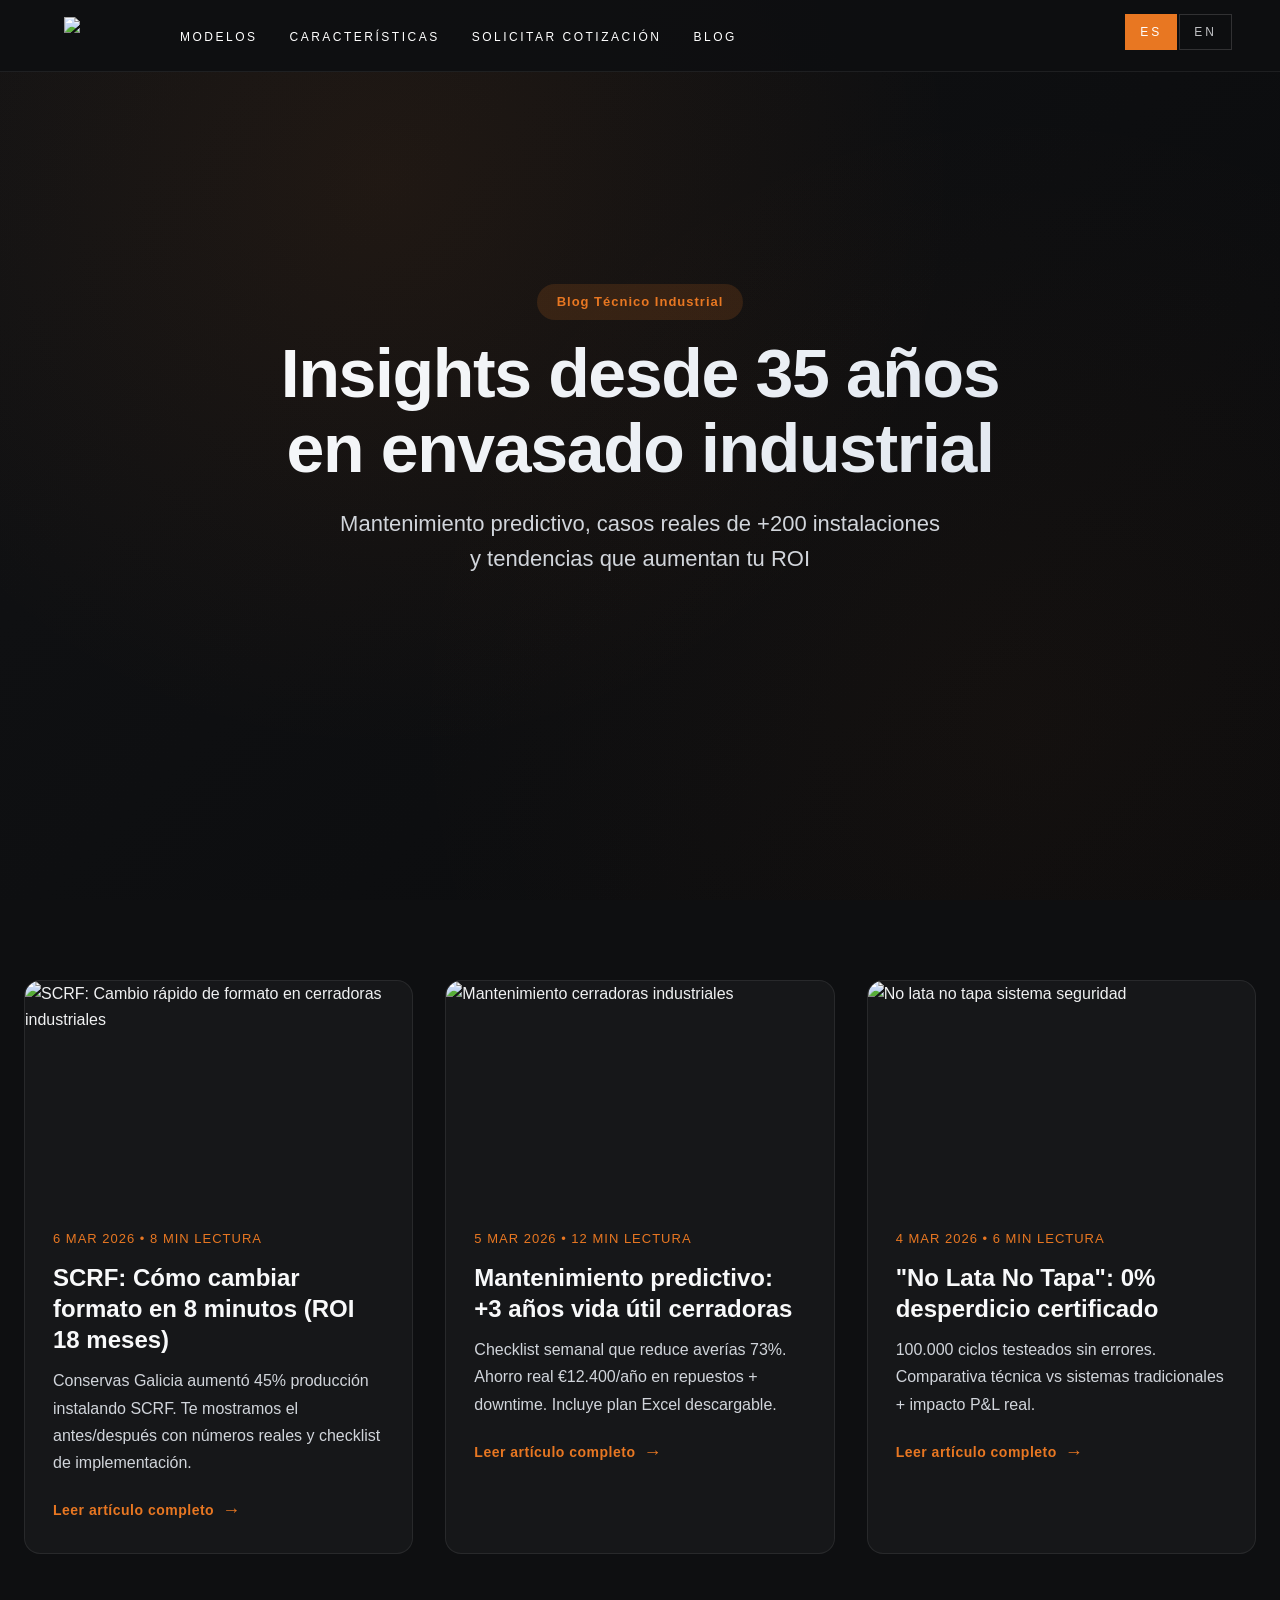
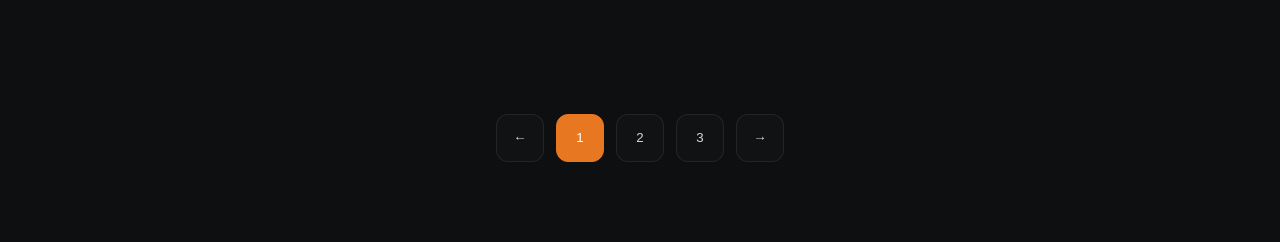
==== blog.html @ 871b5641 "Initial commit" ====
<!DOCTYPE html>
<html lang="es">
<head>
  <meta charset="UTF-8">
  <meta name="viewport" content="width=device-width, initial-scale=1.0">
  <title>Blog Técnico - MC SEAMER | Mantenimiento & Casos Reales</title>
  <meta name="description" content="Consejos mantenimiento cerradoras industriales, casos reales 650 lat/min, tendencias envasado. +35 años experiencia.">

  <style>
    
    :root {
      --o: #E87722; --od: #C05A0A; 
      --bg0: #0A0B0D; --bg1: #111214; --bg2: #16181C; --bg3: #1D2025;
      --glass: rgba(255,255,255,0.03); --glass-bd: rgba(255,255,255,0.08);
      --text1: #F8F9FA; --text2: #D1D5DB; --text3: #9CA3AF;
      --radius: 16px; --shadow: 0 20px 40px rgba(0,0,0,0.4);
      --font-title: 'Inter', -apple-system, sans-serif; --font-body: 'Inter', sans-serif;
    }

    * { margin: 0; padding: 0; box-sizing: border-box; }
    body { 
      background: var(--bg0); 
      color: var(--text1); 
      font-family: var(--font-body); 
      line-height: 1.7; 
      font-size: 16px; 
      overscroll-behavior: none;
    }

    :root{--o:#E87722;--od:#C05A0A;--og:rgba(232,119,34,0.12);--bg:#0E0F11;--bg2:#161719;--bg3:#1E2024;--bd:rgba(255,255,255,0.07);--bdh:rgba(255,255,255,0.13);--ch:#d8d9dc;--wh:#F0F1F2;--mu:#c1c2c5;--fh:'Helvetica Neue', Helvetica, Arial, sans-serif;--fb:'Helvetica Neue',sans-serif;--nh:72px}
*,*::before,*::after{margin:0;padding:0;box-sizing:border-box}
html{scroll-behavior:smooth;font-size:16px}
body{background:var(--bg);color:var(--wh);font-family:var(--fb);font-weight:400;line-height:1.6;overflow-x:hidden;-webkit-font-smoothing:antialiased}
img{display:block;max-width:100%;height:auto}
a{color:inherit}
button{font-family:inherit}
:focus-visible{outline:2px solid var(--o);outline-offset:3px}

/* ── LANG ── */
[data-lang]{display:none}
[data-lang].active{display:block}
span[data-lang]{display:none !important}
span[data-lang].active{display:inline !important}

/* ── SKIP ── */
.skip-link{position:absolute;top:-999px;left:16px;background:var(--o);color:#fff;padding:10px 18px;font-size:14px;font-family:var(--fh);letter-spacing:2px;text-transform:uppercase;text-decoration:none;z-index:9999;transition:top .2s}
.skip-link:focus{top:8px}

/* ── LANG BAR ── */
#lang-bar{position:fixed;top:0;left:0;right:0;z-index:1001;display:flex;justify-content:flex-end;align-items:center;padding:14px clamp(20px,4vw,48px);pointer-events:none}
.lang-btns{pointer-events:all;display:flex;gap:2px}
.lang-btn{background:transparent;border:1px solid rgba(255,255,255,0.15);color:var(--mu);font-family:var(--fh);font-size:12px;letter-spacing:3px;padding:6px 14px;cursor:pointer;text-transform:uppercase;transition:all .2s;min-height:36px}
.lang-btn.active,.lang-btn:hover{background:var(--o);border-color:var(--o);color:#fff}

/* ── NAV ── */
nav{position:fixed;top:0;left:0;right:0;z-index:900;height:var(--nh);display:flex;align-items:center;padding:0 clamp(20px,5vw,64px);background:rgba(14,15,17,0.95);border-bottom:1px solid var(--bd);transition:background .3s}
.nav-left{display:flex;align-items:center;flex-shrink:0;margin-right:auto}
.logo{display:flex;align-items:center;gap:10px;text-decoration:none;flex-shrink:0}
.logo img{height:38px;width:auto;max-width:190px;object-fit:contain;display:block}
.nav-links{display:flex;gap:clamp(20px,2.5vw,40px);list-style:none;flex:1;justify-content:left;padding:0 clamp(100px,2vw,32px)}
.nav-links a{font-family:var(--fh);font-size:12px;letter-spacing:2.5px;color:#fff;text-decoration:none;text-transform:uppercase;transition:color .2s;white-space:nowrap;padding:4px 0}
.nav-links a:hover{color:var(--o)}
.nav-cta{display:flex;align-items:center;flex-shrink:0;margin-left:auto}
.btn-sm{font-family:var(--fh);font-size:11px;letter-spacing:2.5px;text-transform:uppercase;padding:10px 20px;background:var(--o);color:#fff;text-decoration:none;border:none;cursor:pointer;transition:background .2s;white-space:nowrap;min-height:40px;display:flex;align-items:center}
.btn-sm:hover{background:var(--od)}

.nav-drawer{display:none;position:fixed;top:var(--nh);left:0;right:0;background:var(--bg2);border-bottom:1px solid var(--bd);padding:24px clamp(20px,5vw,40px) 32px;z-index:899;flex-direction:column;gap:0}
.nav-drawer.open{display:flex}
.nav-drawer a{font-family:var(--fh);font-size:18px;letter-spacing:3px;text-transform:uppercase;color:var(--ch);text-decoration:none;padding:16px 0;border-bottom:1px solid var(--bd);transition:color .2s}
.nav-drawer a:last-child{border-bottom:none}
.nav-drawer a:hover,.nav-drawer a:focus{color:var(--o)}

    /* HERO MODERNO */
    .hero { 
      min-height: 100vh; 
      background: linear-gradient(135deg, var(--bg1) 0%, var(--bg0) 100%); 
      display: flex; align-items: center; 
      position: relative; overflow: hidden;
    }
    .hero::before { 
      content: ''; position: absolute; top: 0; left: 0; right: 0; bottom: 0;
      background: radial-gradient(circle at 30% 20%, rgba(232,119,34,0.08) 0%, transparent 50%),
                  radial-gradient(circle at 80% 80%, rgba(232,119,34,0.04) 0%, transparent 50%);
      pointer-events: none;
    }
    .hero-content { 
      max-width: 1000px; margin: 0 auto; padding: 0 24px; 
      position: relative; z-index: 2; text-align: center;
    }
    .hero-badge { 
      display: inline-flex; background: rgba(232,119,34,0.15); 
      color: var(--o); font-size: 13px; font-weight: 600; 
      padding: 8px 20px; border-radius: 50px; letter-spacing: 1px;
      margin-bottom: 16px;
    }
    .hero-title { 
      font-family: var(--font-title); font-size: clamp(42px, 6vw, 68px); 
      font-weight: 800; line-height: 1.1; margin-bottom: 20px;
      letter-spacing: -0.02em; background: linear-gradient(135deg, var(--text1) 0%, #E2E8F0 100%); -webkit-background-clip: text; -webkit-text-fill-color: transparent;
    }
    .hero-subtitle { font-size: clamp(18px, 2.5vw, 22px); color: var(--text2); max-width: 600px; margin: 0 auto 40px; }

    /* GRID ARTÍCULOS */
    .articles-grid { 
      max-width: 1400px; margin: 0 auto; padding: 80px 24px; 
      display: grid; grid-template-columns: repeat(auto-fit, minmax(380px, 1fr)); 
      gap: 32px; 
    }

    .article-card { 
      background: var(--bg2); border: 1px solid var(--glass-bd); 
      border-radius: var(--radius); overflow: hidden; 
      transition: all 0.4s cubic-bezier(0.4, 0, 0.2, 1);
      cursor: pointer; position: relative;
    }
    .article-card:hover { 
      transform: translateY(-12px); 
      box-shadow: var(--shadow); 
      border-color: rgba(232,119,34,0.2);
    }
    .article-image { 
      width: 100%; height: 220px; object-fit: cover; 
      transition: transform 0.4s; 
    }
    .article-card:hover .article-image { transform: scale(1.05); }
    .article-meta { padding: 28px; }
    .article-date { 
      color: var(--o); font-size: 13px; font-weight: 500; 
      letter-spacing: 1px; text-transform: uppercase; margin-bottom: 12px;
    }
    .article-title { 
      font-family: var(--font-title); font-size: 24px; line-height: 1.3; 
      font-weight: 700; margin-bottom: 12px; color: var(--text1);
    }
    .article-excerpt { 
      color: var(--text2); font-size: 16px; line-height: 1.7; margin-bottom: 20px;
    }
    .article-readmore { 
      display: inline-flex; align-items: center; gap: 8px;
      color: var(--o); font-weight: 600; font-size: 14px; letter-spacing: 0.5px;
      text-decoration: none;
    }
    .article-readmore::after { 
      content: '→'; font-size: 18px; transition: transform 0.3s; 
    }
    .article-readmore:hover::after { transform: translateX(4px); }

    /* PAGINACIÓN */
    .pagination { 
      display: flex; justify-content: center; gap: 12px; 
      margin: 80px auto; padding: 0 24px; max-width: 1400px;
    }
    .page-btn { 
      min-width: 48px; height: 48px; border: 1px solid var(--glass-bd); 
      background: var(--bg1); color: var(--text2); border-radius: 12px;
      display: flex; align-items: center; justify-content: center;
      font-weight: 500; transition: all 0.3s; cursor: pointer;
    }
    .page-btn:hover, .page-btn.active { 
      background: var(--o); color: white; border-color: var(--o);
    }

    /* RESPONSIVE */
    @media (max-width: 768px) {
      .articles-grid { grid-template-columns: 1fr; gap: 24px; padding: 60px 20px; }
      .hero-title { font-size: clamp(36px, 8vw, 52px); }
      .nav-links { gap: 20px; }
    }

    /* SCROLLBAR */
    ::-webkit-scrollbar { width: 8px; }
    ::-webkit-scrollbar-track { background: var(--bg1); }
    ::-webkit-scrollbar-thumb { background: var(--glass-bd); border-radius: 4px; }
    ::-webkit-scrollbar-thumb:hover { background: var(--o); }
  </style>
</head>
<body>
  <header class="header">
    <div id="lang-bar" role="navigation" aria-label="Language selector">
      <div class="lang-btns">
        <button class="lang-btn active" onclick="setLang('es')" aria-label="Español" aria-pressed="true">ES</button>
        <button class="lang-btn" onclick="setLang('en')" aria-label="English" aria-pressed="false">EN</button>
      </div>
    </div>
    <nav role="navigation" aria-label="Main navigation">
      <div class="nav-left">
        <a href="index.html" class="logo" aria-label="MC SEAMER">
          <img src="https://res.cloudinary.com/dcfqpdifq/image/upload/c_fill/v1772815082/logo_kk6ixz.png">
        </a>
      </div>
      <ul class="nav-links" role="list">
        <li><a href="index.html"><span data-lang="es" class="active">Modelos</span><span data-lang="en">Models</span></a></li>
        <li><a href="index.html"><span data-lang="es" class="active">Características</span><span data-lang="en">Specs</span></a></li>
        <li><a href="index.html"><span data-lang="es" class="active">Solicitar Cotización</span><span data-lang="en">Request Quote</span></a></li>
        <li><a href="blog.html"><span data-lang="es" class="active">blog</span><span data-lang="en">blog</span></a></li>
      </ul>
    
    
    </nav>
  </header>

  <section class="hero">
    <div class="hero-content">
      <div class="hero-badge">Blog Técnico Industrial</div>
      <h1 class="hero-title">Insights desde 35 años<br>en envasado industrial</h1>
      <p class="hero-subtitle">Mantenimiento predictivo, casos reales de +200 instalaciones y tendencias que aumentan tu ROI</p>
    </div>
  </section>

  <main class="articles-grid">
    <!-- Artículo 1 -->
    <article class="article-card">
      <img src="https://res.cloudinary.com/dcfqpdifq/image/upload/q_auto,f_auto,w_400,h_220,c_fill/v1772816012/FORMATOS_eaxbsh.jpg" 
           alt="SCRF: Cambio rápido de formato en cerradoras industriales" class="article-image" loading="lazy">
      <div class="article-meta">
        <div class="article-date">6 MAR 2026 • 8 min lectura</div>
        <h2 class="article-title">SCRF: Cómo cambiar formato en 8 minutos (ROI 18 meses)</h2>
        <p class="article-excerpt">Conservas Galicia aumentó 45% producción instalando SCRF. Te mostramos el antes/después con números reales y checklist de implementación.</p>
        <a href="scrf.html" class="article-readmore">Leer artículo completo</a>
      </div>
    </article>

    <!-- Artículo 2 -->
    <article class="article-card">
      <img src="https://images.unsplash.com/photo-1558494949-ef0d38d3ef5e?w=400&h=220&fit=crop" 
           alt="Mantenimiento cerradoras industriales" class="article-image" loading="lazy">
      <div class="article-meta">
        <div class="article-date">5 MAR 2026 • 12 min lectura</div>
        <h2 class="article-title">Mantenimiento predictivo: +3 años vida útil cerradoras</h2>
        <p class="article-excerpt">Checklist semanal que reduce averías 73%. Ahorro real €12.400/año en repuestos + downtime. Incluye plan Excel descargable.</p>
        <a href="blog/mantenimiento.html" class="article-readmore">Leer artículo completo</a>
      </div>
    </article>

    <!-- Artículo 3 -->
    <article class="article-card">
      <img src="https://images.unsplash.com/photo-1581091226825-a6a2a5aee158?w=400&h=220&fit=crop" 
           alt="No lata no tapa sistema seguridad" class="article-image" loading="lazy">
      <div class="article-meta">
        <div class="article-date">4 MAR 2026 • 6 min lectura</div>
        <h2 class="article-title">"No Lata No Tapa": 0% desperdicio certificado</h2>
        <p class="article-excerpt">100.000 ciclos testeados sin errores. Comparativa técnica vs sistemas tradicionales + impacto P&L real.</p>
        <a href="blog/nlnt.html" class="article-readmore">Leer artículo completo</a>
      </div>
    </article>
  </main>

  <div class="pagination">
    <button class="page-btn">←</button>
    <button class="page-btn active">1</button>
    <button class="page-btn">2</button>
    <button class="page-btn">3</button>
    <button class="page-btn">→</button>
  </div>
</body>
</html>
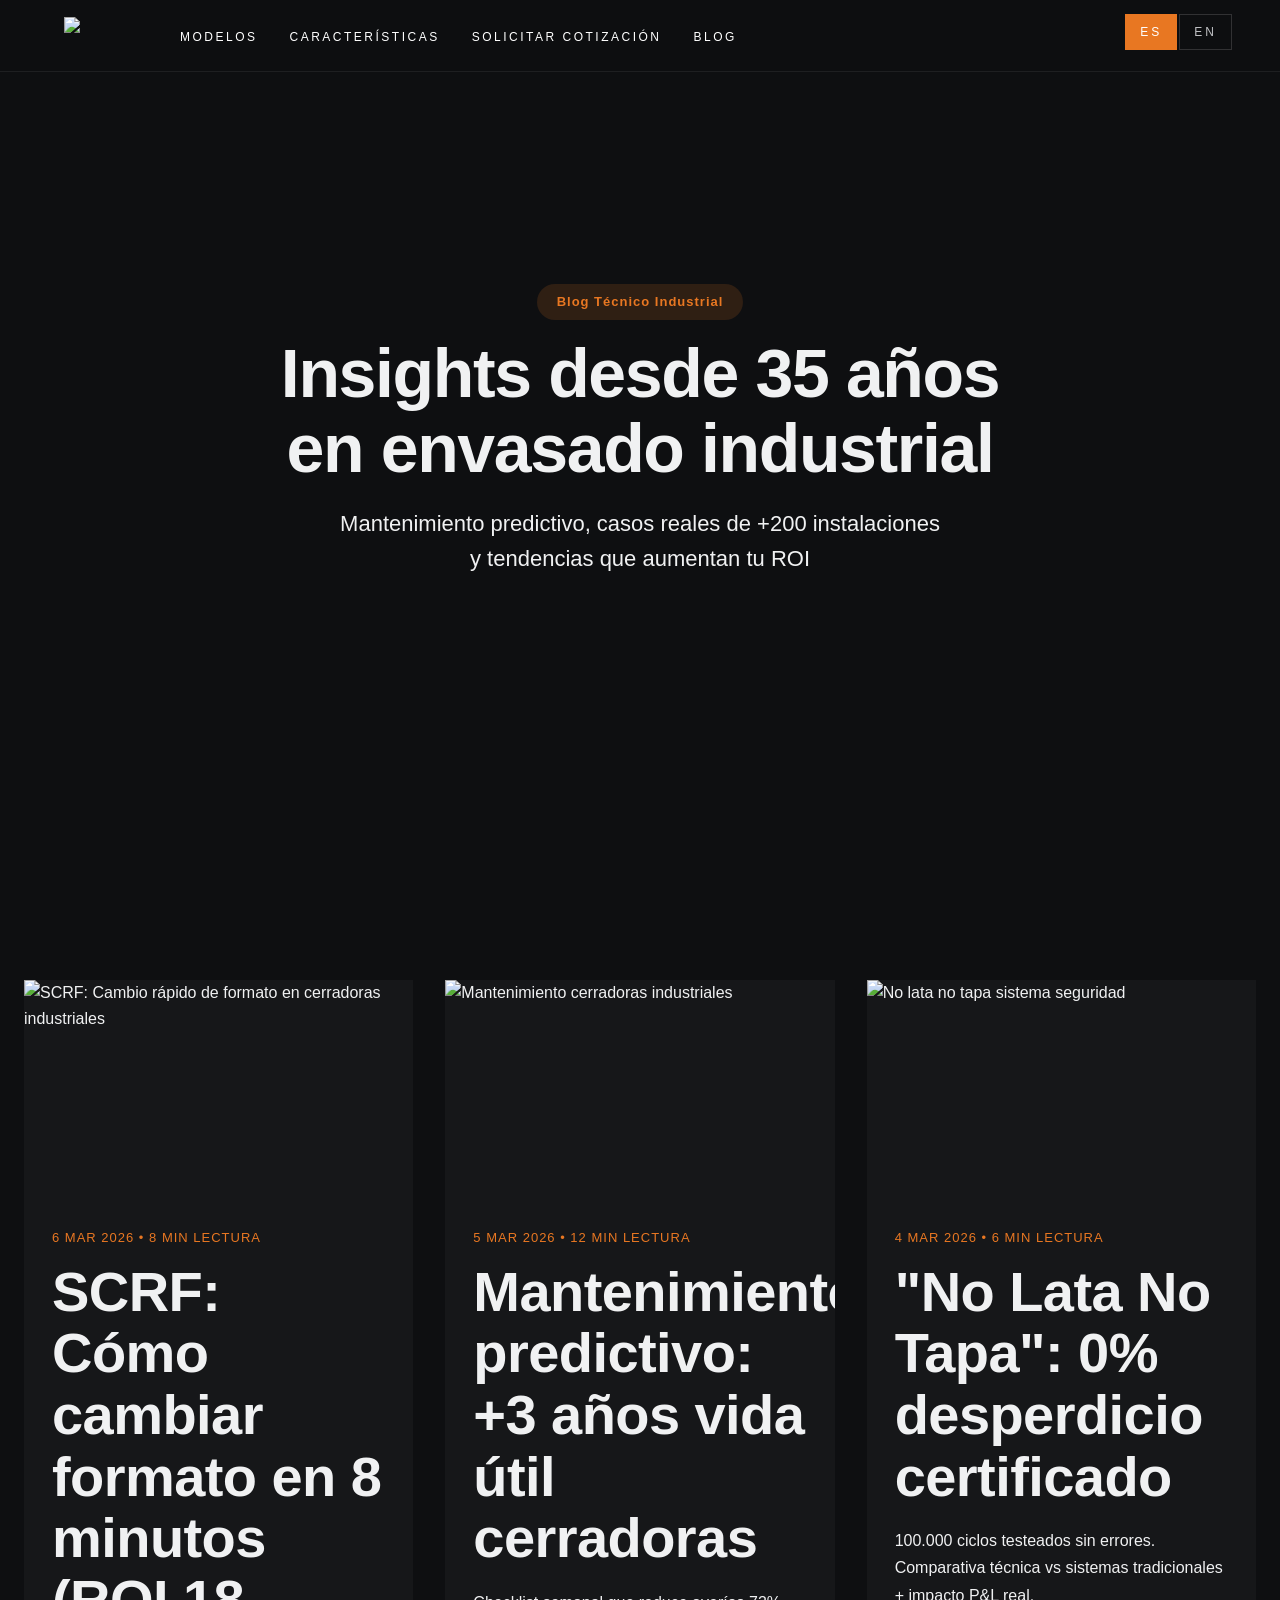
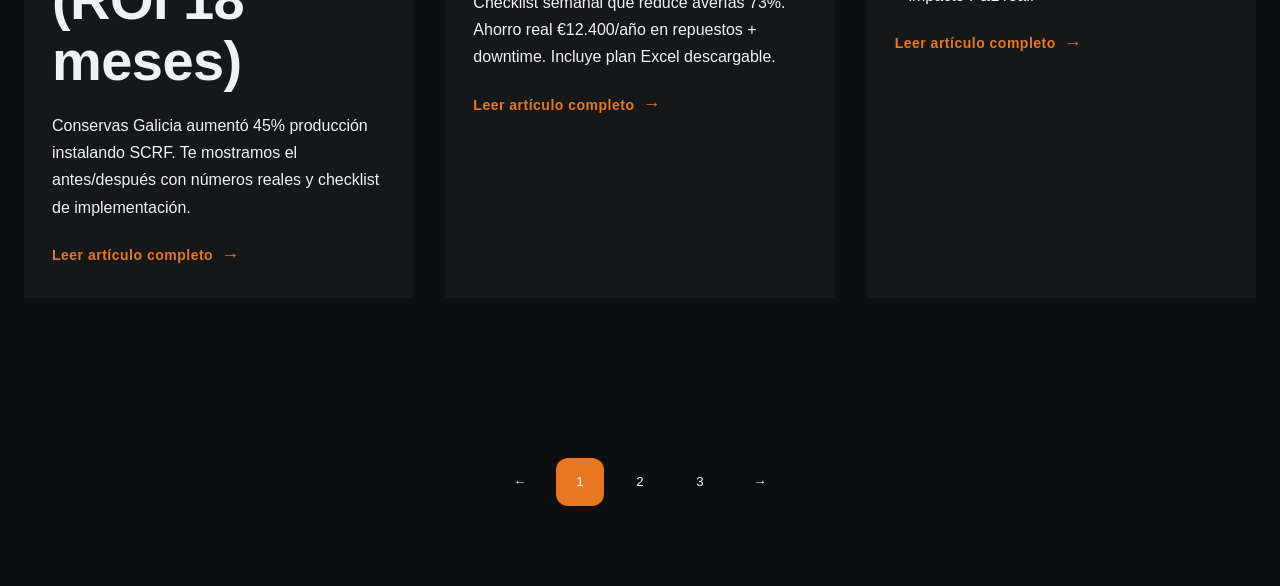
==== commit c4478fdf: "styles" ====
--- a/blog.html
+++ b/blog.html
@@ -6,174 +6,8 @@
   <meta name="viewport" content="width=device-width, initial-scale=1.0">
   <title>Blog Técnico - MC SEAMER | Mantenimiento & Casos Reales</title>
   <meta name="description" content="Consejos mantenimiento cerradoras industriales, casos reales 650 lat/min, tendencias envasado. +35 años experiencia.">
+  <link rel="stylesheet" href="styles.css">
 
-  <style>
-    
-    :root {
-      --o: #E87722; --od: #C05A0A; 
-      --bg0: #0A0B0D; --bg1: #111214; --bg2: #16181C; --bg3: #1D2025;
-      --glass: rgba(255,255,255,0.03); --glass-bd: rgba(255,255,255,0.08);
-      --text1: #F8F9FA; --text2: #D1D5DB; --text3: #9CA3AF;
-      --radius: 16px; --shadow: 0 20px 40px rgba(0,0,0,0.4);
-      --font-title: 'Inter', -apple-system, sans-serif; --font-body: 'Inter', sans-serif;
-    }
-
-    * { margin: 0; padding: 0; box-sizing: border-box; }
-    body { 
-      background: var(--bg0); 
-      color: var(--text1); 
-      font-family: var(--font-body); 
-      line-height: 1.7; 
-      font-size: 16px; 
-      overscroll-behavior: none;
-    }
-
-    :root{--o:#E87722;--od:#C05A0A;--og:rgba(232,119,34,0.12);--bg:#0E0F11;--bg2:#161719;--bg3:#1E2024;--bd:rgba(255,255,255,0.07);--bdh:rgba(255,255,255,0.13);--ch:#d8d9dc;--wh:#F0F1F2;--mu:#c1c2c5;--fh:'Helvetica Neue', Helvetica, Arial, sans-serif;--fb:'Helvetica Neue',sans-serif;--nh:72px}
-*,*::before,*::after{margin:0;padding:0;box-sizing:border-box}
-html{scroll-behavior:smooth;font-size:16px}
-body{background:var(--bg);color:var(--wh);font-family:var(--fb);font-weight:400;line-height:1.6;overflow-x:hidden;-webkit-font-smoothing:antialiased}
-img{display:block;max-width:100%;height:auto}
-a{color:inherit}
-button{font-family:inherit}
-:focus-visible{outline:2px solid var(--o);outline-offset:3px}
-
-/* ── LANG ── */
-[data-lang]{display:none}
-[data-lang].active{display:block}
-span[data-lang]{display:none !important}
-span[data-lang].active{display:inline !important}
-
-/* ── SKIP ── */
-.skip-link{position:absolute;top:-999px;left:16px;background:var(--o);color:#fff;padding:10px 18px;font-size:14px;font-family:var(--fh);letter-spacing:2px;text-transform:uppercase;text-decoration:none;z-index:9999;transition:top .2s}
-.skip-link:focus{top:8px}
-
-/* ── LANG BAR ── */
-#lang-bar{position:fixed;top:0;left:0;right:0;z-index:1001;display:flex;justify-content:flex-end;align-items:center;padding:14px clamp(20px,4vw,48px);pointer-events:none}
-.lang-btns{pointer-events:all;display:flex;gap:2px}
-.lang-btn{background:transparent;border:1px solid rgba(255,255,255,0.15);color:var(--mu);font-family:var(--fh);font-size:12px;letter-spacing:3px;padding:6px 14px;cursor:pointer;text-transform:uppercase;transition:all .2s;min-height:36px}
-.lang-btn.active,.lang-btn:hover{background:var(--o);border-color:var(--o);color:#fff}
-
-/* ── NAV ── */
-nav{position:fixed;top:0;left:0;right:0;z-index:900;height:var(--nh);display:flex;align-items:center;padding:0 clamp(20px,5vw,64px);background:rgba(14,15,17,0.95);border-bottom:1px solid var(--bd);transition:background .3s}
-.nav-left{display:flex;align-items:center;flex-shrink:0;margin-right:auto}
-.logo{display:flex;align-items:center;gap:10px;text-decoration:none;flex-shrink:0}
-.logo img{height:38px;width:auto;max-width:190px;object-fit:contain;display:block}
-.nav-links{display:flex;gap:clamp(20px,2.5vw,40px);list-style:none;flex:1;justify-content:left;padding:0 clamp(100px,2vw,32px)}
-.nav-links a{font-family:var(--fh);font-size:12px;letter-spacing:2.5px;color:#fff;text-decoration:none;text-transform:uppercase;transition:color .2s;white-space:nowrap;padding:4px 0}
-.nav-links a:hover{color:var(--o)}
-.nav-cta{display:flex;align-items:center;flex-shrink:0;margin-left:auto}
-.btn-sm{font-family:var(--fh);font-size:11px;letter-spacing:2.5px;text-transform:uppercase;padding:10px 20px;background:var(--o);color:#fff;text-decoration:none;border:none;cursor:pointer;transition:background .2s;white-space:nowrap;min-height:40px;display:flex;align-items:center}
-.btn-sm:hover{background:var(--od)}
-
-.nav-drawer{display:none;position:fixed;top:var(--nh);left:0;right:0;background:var(--bg2);border-bottom:1px solid var(--bd);padding:24px clamp(20px,5vw,40px) 32px;z-index:899;flex-direction:column;gap:0}
-.nav-drawer.open{display:flex}
-.nav-drawer a{font-family:var(--fh);font-size:18px;letter-spacing:3px;text-transform:uppercase;color:var(--ch);text-decoration:none;padding:16px 0;border-bottom:1px solid var(--bd);transition:color .2s}
-.nav-drawer a:last-child{border-bottom:none}
-.nav-drawer a:hover,.nav-drawer a:focus{color:var(--o)}
-
-    /* HERO MODERNO */
-    .hero { 
-      min-height: 100vh; 
-      background: linear-gradient(135deg, var(--bg1) 0%, var(--bg0) 100%); 
-      display: flex; align-items: center; 
-      position: relative; overflow: hidden;
-    }
-    .hero::before { 
-      content: ''; position: absolute; top: 0; left: 0; right: 0; bottom: 0;
-      background: radial-gradient(circle at 30% 20%, rgba(232,119,34,0.08) 0%, transparent 50%),
-                  radial-gradient(circle at 80% 80%, rgba(232,119,34,0.04) 0%, transparent 50%);
-      pointer-events: none;
-    }
-    .hero-content { 
-      max-width: 1000px; margin: 0 auto; padding: 0 24px; 
-      position: relative; z-index: 2; text-align: center;
-    }
-    .hero-badge { 
-      display: inline-flex; background: rgba(232,119,34,0.15); 
-      color: var(--o); font-size: 13px; font-weight: 600; 
-      padding: 8px 20px; border-radius: 50px; letter-spacing: 1px;
-      margin-bottom: 16px;
-    }
-    .hero-title { 
-      font-family: var(--font-title); font-size: clamp(42px, 6vw, 68px); 
-      font-weight: 800; line-height: 1.1; margin-bottom: 20px;
-      letter-spacing: -0.02em; background: linear-gradient(135deg, var(--text1) 0%, #E2E8F0 100%); -webkit-background-clip: text; -webkit-text-fill-color: transparent;
-    }
-    .hero-subtitle { font-size: clamp(18px, 2.5vw, 22px); color: var(--text2); max-width: 600px; margin: 0 auto 40px; }
-
-    /* GRID ARTÍCULOS */
-    .articles-grid { 
-      max-width: 1400px; margin: 0 auto; padding: 80px 24px; 
-      display: grid; grid-template-columns: repeat(auto-fit, minmax(380px, 1fr)); 
-      gap: 32px; 
-    }
-
-    .article-card { 
-      background: var(--bg2); border: 1px solid var(--glass-bd); 
-      border-radius: var(--radius); overflow: hidden; 
-      transition: all 0.4s cubic-bezier(0.4, 0, 0.2, 1);
-      cursor: pointer; position: relative;
-    }
-    .article-card:hover { 
-      transform: translateY(-12px); 
-      box-shadow: var(--shadow); 
-      border-color: rgba(232,119,34,0.2);
-    }
-    .article-image { 
-      width: 100%; height: 220px; object-fit: cover; 
-      transition: transform 0.4s; 
-    }
-    .article-card:hover .article-image { transform: scale(1.05); }
-    .article-meta { padding: 28px; }
-    .article-date { 
-      color: var(--o); font-size: 13px; font-weight: 500; 
-      letter-spacing: 1px; text-transform: uppercase; margin-bottom: 12px;
-    }
-    .article-title { 
-      font-family: var(--font-title); font-size: 24px; line-height: 1.3; 
-      font-weight: 700; margin-bottom: 12px; color: var(--text1);
-    }
-    .article-excerpt { 
-      color: var(--text2); font-size: 16px; line-height: 1.7; margin-bottom: 20px;
-    }
-    .article-readmore { 
-      display: inline-flex; align-items: center; gap: 8px;
-      color: var(--o); font-weight: 600; font-size: 14px; letter-spacing: 0.5px;
-      text-decoration: none;
-    }
-    .article-readmore::after { 
-      content: '→'; font-size: 18px; transition: transform 0.3s; 
-    }
-    .article-readmore:hover::after { transform: translateX(4px); }
-
-    /* PAGINACIÓN */
-    .pagination { 
-      display: flex; justify-content: center; gap: 12px; 
-      margin: 80px auto; padding: 0 24px; max-width: 1400px;
-    }
-    .page-btn { 
-      min-width: 48px; height: 48px; border: 1px solid var(--glass-bd); 
-      background: var(--bg1); color: var(--text2); border-radius: 12px;
-      display: flex; align-items: center; justify-content: center;
-      font-weight: 500; transition: all 0.3s; cursor: pointer;
-    }
-    .page-btn:hover, .page-btn.active { 
-      background: var(--o); color: white; border-color: var(--o);
-    }
-
-    /* RESPONSIVE */
-    @media (max-width: 768px) {
-      .articles-grid { grid-template-columns: 1fr; gap: 24px; padding: 60px 20px; }
-      .hero-title { font-size: clamp(36px, 8vw, 52px); }
-      .nav-links { gap: 20px; }
-    }
-
-    /* SCROLLBAR */
-    ::-webkit-scrollbar { width: 8px; }
-    ::-webkit-scrollbar-track { background: var(--bg1); }
-    ::-webkit-scrollbar-thumb { background: var(--glass-bd); border-radius: 4px; }
-    ::-webkit-scrollbar-thumb:hover { background: var(--o); }
-  </style>
 </head>
 <body>
   <header class="header">
@@ -200,11 +34,11 @@
     </nav>
   </header>
 
-  <section class="hero">
-    <div class="hero-content">
-      <div class="hero-badge">Blog Técnico Industrial</div>
-      <h1 class="hero-title">Insights desde 35 años<br>en envasado industrial</h1>
-      <p class="hero-subtitle">Mantenimiento predictivo, casos reales de +200 instalaciones y tendencias que aumentan tu ROI</p>
+  <section class="hero-blog">
+    <div class="hero-content-blog">
+      <div class="hero-badge-blog">Blog Técnico Industrial</div>
+      <h1 class="hero-title-blog">Insights desde 35 años<br>en envasado industrial</h1>
+      <p class="hero-subtitle-blog">Mantenimiento predictivo, casos reales de +200 instalaciones y tendencias que aumentan tu ROI</p>
     </div>
   </section>
 
--- a/styles.css
+++ b/styles.css
@@ -0,0 +1,609 @@
+
+:root{--o:#E87722;--od:#C05A0A;--og:rgba(232,119,34,0.12);--bg:#0E0F11;--bg2:#161719;--bg3:#1E2024;--bd:rgba(255,255,255,0.07);--bdh:rgba(255,255,255,0.13);--ch:#d8d9dc;--wh:#F0F1F2;--mu:#c1c2c5;--fh:'Helvetica Neue', Helvetica, Arial, sans-serif;--fb:'Helvetica Neue',sans-serif;--nh:72px}
+*,*::before,*::after{margin:0;padding:0;box-sizing:border-box}
+html{scroll-behavior:smooth;font-size:16px}
+body{background:var(--bg);color:var(--wh);font-family:var(--fb);font-weight:400;line-height:1.6;overflow-x:hidden;-webkit-font-smoothing:antialiased}
+img{display:block;max-width:100%;height:auto}
+a{color:inherit}
+button{font-family:inherit}
+:focus-visible{outline:2px solid var(--o);outline-offset:3px}
+
+/* ── LANG ── */
+[data-lang]{display:none}
+[data-lang].active{display:block}
+span[data-lang]{display:none !important}
+span[data-lang].active{display:inline !important}
+
+/* ── SKIP ── */
+.skip-link{position:absolute;top:-999px;left:16px;background:var(--o);color:#fff;padding:10px 18px;font-size:14px;font-family:var(--fh);letter-spacing:2px;text-transform:uppercase;text-decoration:none;z-index:9999;transition:top .2s}
+.skip-link:focus{top:8px}
+
+/* ── LANG BAR ── */
+#lang-bar{position:fixed;top:0;left:0;right:0;z-index:1001;display:flex;justify-content:flex-end;align-items:center;padding:14px clamp(20px,4vw,48px);pointer-events:none}
+.lang-btns{pointer-events:all;display:flex;gap:2px}
+.lang-btn{background:transparent;border:1px solid rgba(255,255,255,0.15);color:var(--mu);font-family:var(--fh);font-size:12px;letter-spacing:3px;padding:6px 14px;cursor:pointer;text-transform:uppercase;transition:all .2s;min-height:36px}
+.lang-btn.active,.lang-btn:hover{background:var(--o);border-color:var(--o);color:#fff}
+
+/* ── NAV ── */
+nav{position:fixed;top:0;left:0;right:0;z-index:900;height:var(--nh);display:flex;align-items:center;padding:0 clamp(20px,5vw,64px);background:rgba(14,15,17,0.95);border-bottom:1px solid var(--bd);transition:background .3s}
+.nav-left{display:flex;align-items:center;flex-shrink:0;margin-right:auto}
+.logo{display:flex;align-items:center;gap:10px;text-decoration:none;flex-shrink:0}
+.logo img{height:38px;width:auto;max-width:190px;object-fit:contain;display:block}
+.nav-links{display:flex;gap:clamp(20px,2.5vw,40px);list-style:none;flex:1;justify-content:left;padding:0 clamp(100px,2vw,32px)}
+.nav-links a{font-family:var(--fh);font-size:12px;letter-spacing:2.5px;color:#fff;text-decoration:none;text-transform:uppercase;transition:color .2s;white-space:nowrap;padding:4px 0}
+.nav-links a:hover{color:var(--o)}
+.nav-cta{display:flex;align-items:center;flex-shrink:0;margin-left:auto}
+.btn-sm{font-family:var(--fh);font-size:11px;letter-spacing:2.5px;text-transform:uppercase;padding:10px 20px;background:var(--o);color:#fff;text-decoration:none;border:none;cursor:pointer;transition:background .2s;white-space:nowrap;min-height:40px;display:flex;align-items:center}
+.btn-sm:hover{background:var(--od)}
+
+.nav-drawer{display:none;position:fixed;top:var(--nh);left:0;right:0;background:var(--bg2);border-bottom:1px solid var(--bd);padding:24px clamp(20px,5vw,40px) 32px;z-index:899;flex-direction:column;gap:0}
+.nav-drawer.open{display:flex}
+.nav-drawer a{font-family:var(--fh);font-size:18px;letter-spacing:3px;text-transform:uppercase;color:var(--ch);text-decoration:none;padding:16px 0;border-bottom:1px solid var(--bd);transition:color .2s}
+.nav-drawer a:last-child{border-bottom:none}
+.nav-drawer a:hover,.nav-drawer a:focus{color:var(--o)}
+
+/* ── HERO ── */
+#hero{min-height:100vh;display:grid;grid-template-columns:1fr 1fr;position:relative;overflow:hidden;padding-top:var(--nh)}
+.hero-bg-grid{position:absolute;inset:0;background-image:linear-gradient(rgba(255,255,255,.022) 1px,transparent 1px),linear-gradient(90deg,rgba(255,255,255,.022) 1px,transparent 1px);background-size:60px 60px;pointer-events:none}
+.hero-left{display:flex;flex-direction:column;justify-content:center;padding:clamp(48px,8vh,100px) clamp(24px,5vw,64px) clamp(48px,8vh,80px);position:relative;z-index:2}
+.hero-tag{font-family:var(--fh);font-size:13px;letter-spacing:6px;color:var(--o);text-transform:uppercase;margin-bottom:22px;opacity:0;animation:fadeUp .8s .3s forwards}
+.hero-title{font-family:var(--fh);font-size:clamp(52px,7vw,104px);font-weight:700;line-height:.92;letter-spacing:2px;opacity:0;animation:fadeUp .8s .5s forwards}
+.hero-title .line2{color:var(--o)}
+.hero-subtitle{font-size:clamp(15px,1.5vw,16px);color:var(--mu);line-height:1.8;max-width:420px;margin-top:28px;opacity:0;animation:fadeUp .8s .7s forwards}
+.hero-cta{display:flex;flex-wrap:wrap;gap:14px;margin-top:40px;opacity:0;animation:fadeUp .8s .9s forwards}
+.btn-orange{background:var(--o);color:#fff;font-family:var(--fh);font-size:13px;letter-spacing:3px;text-transform:uppercase;padding:15px 32px;text-decoration:none;border:none;cursor:pointer;transition:background .2s;min-height:48px;display:inline-flex;align-items:center;justify-content:center;clip-path:polygon(0 0,calc(100% - 8px) 0,100% 8px,100% 100%,8px 100%,0 calc(100% - 8px))}
+.btn-orange:hover{background:var(--od)}
+.btn-ghost{background:transparent;color:var(--wh);font-family:var(--fh);font-size:13px;letter-spacing:3px;text-transform:uppercase;padding:14px 32px;text-decoration:none;border:1px solid var(--bdh);cursor:pointer;transition:border-color .2s,color .2s;min-height:48px;display:inline-flex;align-items:center;justify-content:center}
+.btn-ghost:hover{border-color:var(--o);color:var(--o)}
+.hero-stats{display:flex;flex-wrap:wrap;gap:clamp(28px,4vw,52px);margin-top:clamp(40px,6vh,72px);padding-top:32px;border-top:1px solid var(--bd);opacity:0;animation:fadeUp .8s 1.1s forwards}
+.stat-val{font-family:var(--fh);font-size:clamp(34px,4vw,48px);color:var(--o);line-height:1;font-weight:700}
+.stat-lbl{font-size:11px;letter-spacing:2px;text-transform:uppercase;color:var(--mu);margin-top:4px}
+.hero-right{position:relative;display:flex;align-items:center;justify-content:center;overflow:hidden;min-height:400px}
+.hero-glow{position:absolute;inset:0;background:radial-gradient(ellipse at 60% 55%,rgba(232,119,34,.12) 0%,transparent 65%);pointer-events:none}
+.hero-img{position:relative;z-index:2;width:90%;max-width:560px;opacity:0;animation:fadeIn 1.4s .6s forwards;filter:drop-shadow(0 30px 70px rgba(0,0,0,.7))}
+.hero-pill{position:absolute;bottom:60px;right:clamp(20px,4vw,36px);z-index:3;background:var(--bg2);border:1px solid var(--bd);border-left:3px solid var(--o);padding:16px 22px;opacity:0;animation:fadeIn .8s 1.4s forwards}
+.pill-val{font-family:var(--fh);font-size:34px;font-weight:700;color:var(--o);line-height:1}
+.pill-lbl{font-size:11px;letter-spacing:1px;color:var(--mu);text-transform:uppercase;margin-top:2px}
+
+/* ── STRIP ── */
+#strip{background:var(--o);overflow:hidden;padding:0}
+.strip-inner{display:flex;white-space:nowrap;animation:stripScroll 22s linear infinite;will-change:transform}
+.strip-item{font-family:var(--fh);font-size:14px;letter-spacing:4px;font-weight:600;color:rgba(0,0,0,.55);padding:15px 44px;border-right:1px solid rgba(0,0,0,.12);flex-shrink:0}
+@media(prefers-reduced-motion:reduce){.strip-inner{animation:none}}
+
+/* ── SECTION BASE ── */
+.section{padding:clamp(64px,10vh,100px) clamp(20px,6vw,64px)}
+.section.alt{background:var(--bg2)}
+.s-tag{font-family:var(--fh);font-size:11px;letter-spacing:5px;color:var(--o);text-transform:uppercase;margin-bottom:12px;display:block}
+.s-title{font-family:var(--fh);font-size:clamp(36px,5vw,62px);font-weight:700;letter-spacing:2px;line-height:1;margin-bottom:16px}
+.s-desc{font-size:clamp(14px,1.4vw,15px);color:var(--mu);max-width:540px;line-height:1.8}
+
+/* ── FEATURES ── */
+#features{background:var(--bg2);border-top:1px solid var(--bd);border-bottom:1px solid var(--bd);padding:0}
+.feat-grid{display:grid;grid-template-columns:repeat(4,1fr)}
+.feat-item{padding:clamp(28px,4vw,48px) clamp(20px,3vw,36px);border-right:1px solid var(--bd);position:relative;cursor:default;transition:background .3s}
+.feat-item:last-child{border-right:none}
+.feat-item:hover{background:var(--og)}
+.feat-item::before{content:'';position:absolute;top:0;left:0;right:0;height:2px;background:var(--o);transform:scaleX(0);transition:transform .3s}
+.feat-item:hover::before{transform:scaleX(1)}
+.feat-icon{font-size:28px;margin-bottom:16px}
+.feat-name{font-family:var(--fh);font-size:clamp(18px,2vw,24px);font-weight:600;letter-spacing:1px;margin-bottom:10px;line-height:1.2}
+.feat-text{font-size:14px;color:var(--mu);line-height:1.7}
+
+/* ── MODELS ── */
+#products{background:var(--bg)}
+.products-header{display:flex;justify-content:space-between;align-items:flex-end;gap:24px;flex-wrap:wrap;margin-bottom:clamp(32px,5vh,56px)}
+.products-header .s-desc{text-align:right;max-width:300px;margin-bottom:0}
+.models-grid{display:grid;grid-template-columns:repeat(4,1fr);gap:2px}
+.model-card{background:var(--bg2);padding:clamp(24px,3vw,40px) clamp(20px,2.5vw,32px);position:relative;overflow:hidden;transition:transform .3s,background .3s;cursor:default}
+.model-card:hover{transform:translateY(-6px);background:var(--bg3)}
+.model-card::after{content:'';position:absolute;bottom:0;left:0;right:0;height:3px;background:var(--o);transform:scaleX(0);transition:transform .3s}
+.model-card:hover::after{transform:scaleX(1)}
+.model-bg-num{font-family:var(--fh);font-size:clamp(80px,10vw,110px);color:rgba(232,119,34,.06);position:absolute;bottom:-16px;right:10px;line-height:1;font-weight:700;transition:color .3s;pointer-events:none;user-select:none}
+.model-card:hover .model-bg-num{color:rgba(232,119,34,.12)}
+.model-badge{position:absolute;top:16px;right:16px;background:var(--o);font-family:var(--fh);font-size:11px;letter-spacing:2px;padding:4px 10px;color:#fff}
+.model-stations{font-family:var(--fh);font-size:11px;letter-spacing:4px;color:var(--o);text-transform:uppercase;margin-bottom:10px}
+.model-name{font-family:var(--fh);font-size:clamp(38px,5vw,52px);font-weight:700;letter-spacing:2px;line-height:1;margin-bottom:20px}
+.model-divider{width:40px;height:2px;background:var(--bd);margin-bottom:20px;transition:background .3s}
+.model-card:hover .model-divider{background:var(--o)}
+.model-prod-label{font-size:11px;letter-spacing:2px;text-transform:uppercase;color:var(--mu);margin-bottom:8px}
+.model-prod-val{font-family:var(--fh);font-size:17px;color:var(--wh);line-height:1.6}
+.model-prod-val small{font-size:13px;color:var(--mu)}
+.models-cta{margin-top:40px;display:flex;justify-content:center;gap:16px;flex-wrap:wrap}
+
+/* ── SPECS ── */
+#specs{background:var(--bg2)}
+.specs-layout{display:grid;grid-template-columns:1fr 1fr;gap:clamp(32px,6vw,80px);margin-top:clamp(36px,5vh,60px);align-items:start}
+.spec-list{display:flex;flex-direction:column}
+.spec-row{display:flex;align-items:flex-start;padding:18px 0;border-bottom:1px solid var(--bd);gap:16px}
+.spec-bullet{width:8px;height:8px;margin-top:5px;background:var(--o);flex-shrink:0;clip-path:polygon(50% 0%,100% 50%,50% 100%,0% 50%)}
+.spec-text{font-size:15px;line-height:1.6;color:var(--wh)}
+.spec-text strong{font-weight:600}
+.spec-right{display:flex;flex-direction:column;gap:16px}
+.spec-card{background:var(--bg);border:1px solid var(--bd);border-left:3px solid var(--o);padding:clamp(18px,2.5vw,28px) clamp(20px,3vw,32px);transition:border-color .2s}
+.spec-card:hover{border-color:var(--o)}
+.spec-card-label{font-family:var(--fh);font-size:11px;letter-spacing:3px;text-transform:uppercase;color:var(--mu);margin-bottom:8px}
+.spec-card-val{font-family:var(--fh);font-size:clamp(24px,3vw,32px);font-weight:700;color:var(--wh);line-height:1}
+.spec-card-val span{color:var(--o)}
+
+/* ── NLNT ── */
+#nlnt{background:var(--bg)}
+.nlnt-layout{display:grid;grid-template-columns:1fr 1fr;gap:clamp(32px,6vw,80px);align-items:center;margin-top:clamp(36px,5vh,60px)}
+.nlnt-img-wrap{position:relative}
+.nlnt-img-wrap::before{content:'';position:absolute;inset:-12px;border:1px solid var(--bd);pointer-events:none}
+.nlnt-img-wrap::after{content:'';position:absolute;top:-12px;left:-12px;width:60px;height:60px;border-top:3px solid var(--o);border-left:3px solid var(--o);pointer-events:none}
+.nlnt-feature{display:flex;gap:20px;margin-bottom:28px;padding-bottom:28px;border-bottom:1px solid var(--bd)}
+.nlnt-feature:last-child{border-bottom:none;margin-bottom:0;padding-bottom:0}
+.nlnt-icon{width:44px;height:44px;flex-shrink:0;background:rgba(232,119,34,.1);border:1px solid rgba(232,119,34,.2);display:flex;align-items:center;justify-content:center;font-size:18px}
+.nlnt-feat-title{font-family:var(--fh);font-size:clamp(17px,2vw,20px);font-weight:600;letter-spacing:1px;margin-bottom:6px}
+.nlnt-feat-text{font-size:14px;color:var(--mu);line-height:1.7}
+
+/* ── SCRF ── */
+#scrf{background:var(--bg2)}
+.scrf-layout{display:grid;grid-template-columns:1fr 1fr;gap:clamp(32px,6vw,80px);align-items:center;margin-top:clamp(36px,5vh,60px)}
+.scrf-kit-grid{display:grid;grid-template-columns:1fr 1fr;gap:2px;margin-top:28px}
+.scrf-kit-item{background:var(--bg);border:1px solid var(--bd);padding:clamp(16px,2vw,24px);text-align:center;transition:border-color .2s,background .2s}
+.scrf-kit-item:hover{border-color:var(--o);background:var(--og)}
+.scrf-kit-icon{font-size:26px;margin-bottom:10px}
+.scrf-kit-lbl{font-size:13px;color:var(--mu);letter-spacing:1px}
+.scrf-img-wrap{position:relative}
+.scrf-img-wrap img{width:100%;border:1px solid var(--bd);background:#fff}
+.scrf-badge{position:absolute;bottom:20px;left:20px;background:var(--o);padding:12px 20px}
+.scrf-badge-title{font-family:var(--fh);font-size:18px;letter-spacing:2px;color:#fff;font-weight:600}
+.scrf-badge-sub{font-size:12px;letter-spacing:1px;color:rgba(255,255,255,.85)}
+
+/* ── CTA BAND ── */
+.cta-band{background:var(--o);padding:clamp(40px,6vh,64px) clamp(20px,6vw,64px);display:flex;flex-wrap:wrap;align-items:center;justify-content:space-between;gap:24px}
+.cta-band-text h2{font-family:var(--fh);font-size:clamp(28px,4vw,48px);font-weight:700;letter-spacing:2px;color:#fff;line-height:1;margin-bottom:8px}
+.cta-band-text p{font-size:15px;color:rgba(255,255,255,.8);max-width:480px}
+.cta-band-actions{display:flex;gap:14px;flex-wrap:wrap}
+.btn-white{background:#fff;color:var(--o);font-family:var(--fh);font-size:13px;letter-spacing:3px;text-transform:uppercase;padding:15px 32px;text-decoration:none;border:none;cursor:pointer;transition:background .2s,color .2s;min-height:48px;display:inline-flex;align-items:center;justify-content:center;font-weight:600}
+.btn-white:hover{background:var(--od);color:#fff}
+.btn-white-ghost{background:transparent;color:#fff;font-family:var(--fh);font-size:13px;letter-spacing:3px;text-transform:uppercase;padding:14px 32px;text-decoration:none;border:2px solid rgba(255,255,255,.6);cursor:pointer;transition:border-color .2s,background .2s;min-height:48px;display:inline-flex;align-items:center;justify-content:center}
+.btn-white-ghost:hover{border-color:#fff;background:rgba(255,255,255,.1)}
+
+/* ── CONTACT ── */
+#contact{background:var(--bg)}
+.contact-layout{display:grid;grid-template-columns:1fr 1fr;gap:clamp(32px,6vw,80px);margin-top:clamp(36px,5vh,60px)}
+.contact-info p{font-size:16px;color:var(--mu);line-height:1.8;margin-bottom:36px}
+.contact-details{display:flex;flex-direction:column;gap:18px}
+.c-item{display:flex;align-items:flex-start;gap:16px}
+.c-icon{width:44px;height:44px;flex-shrink:0;background:rgba(232,119,34,.1);border:1px solid rgba(232,119,34,.2);display:flex;align-items:center;justify-content:center;font-size:16px}
+.c-label{font-size:11px;letter-spacing:2px;text-transform:uppercase;color:var(--mu);margin-bottom:4px}
+.c-value{font-size:15px;color:var(--wh)}
+.c-value a{color:var(--wh);text-decoration:none;transition:color .2s}
+.c-value a:hover{color:var(--o)}
+.contact-form{display:flex;flex-direction:column;gap:16px}
+.form-row{display:grid;grid-template-columns:1fr 1fr;gap:16px}
+.form-group{display:flex;flex-direction:column;gap:6px}
+.form-group label{font-family:var(--fh);font-size:11px;letter-spacing:2px;text-transform:uppercase;color:var(--mu)}
+.form-group input,.form-group textarea,.form-group select{background:var(--bg2);border:1px solid var(--bd);color:var(--wh);font-family:var(--fb);font-size:15px;padding:14px 16px;outline:none;transition:border-color .2s;-webkit-appearance:none;appearance:none;border-radius:0;min-height:50px}
+.form-group input:focus,.form-group textarea:focus,.form-group select:focus{border-color:var(--o)}
+.form-group textarea{resize:vertical;min-height:120px}
+.form-group select option{background:var(--bg2)}
+.form-submit{align-self:flex-start;margin-top:4px}
+.form-success{display:none;background:rgba(232,119,34,.1);border:1px solid rgba(232,119,34,.3);border-left:3px solid var(--o);padding:20px 24px;font-size:15px;color:var(--wh);line-height:1.6}
+.form-success.visible{display:block}
+
+/* ── FOOTER ── */
+footer{background:var(--bg2);border-top:1px solid var(--bd);padding:clamp(28px,5vh,48px) clamp(20px,6vw,64px);display:flex;justify-content:space-between;align-items:center;flex-wrap:wrap;gap:24px}
+.footer-logo{display:flex;align-items:center;flex-shrink:0}
+.footer-logo img{height:34px;width:auto;max-width:160px;object-fit:contain;display:block}
+.footer-mid{font-size:13px;color:var(--mu);text-align:center}
+.footer-right{display:flex;gap:20px;flex-wrap:wrap;align-items:center}
+.footer-link{font-family:var(--fh);font-size:12px;letter-spacing:2px;text-transform:uppercase;color:var(--mu);text-decoration:none;transition:color .2s}
+.footer-link:hover{color:var(--o)}
+
+/* ── ANIMATIONS ── */
+@keyframes fadeUp{from{opacity:0;transform:translateY(20px)}to{opacity:1;transform:translateY(0)}}
+@keyframes fadeIn{from{opacity:0}to{opacity:1}}
+@keyframes stripScroll{from{transform:translateX(0)}to{transform:translateX(-50%)}}
+
+/* ── TABLET ── */
+@media(max-width:960px){
+  .nav-links{display:none}
+  .nav-cta{display:none}
+  #hero{grid-template-columns:1fr}
+  .hero-right{display:flex;min-height:300px;order:2}
+  .hero-left{order:1}
+  .hero-pill{bottom:20px;right:20px}
+  .feat-grid{grid-template-columns:1fr 1fr}
+  .feat-item:nth-child(2){border-right:none}
+  .feat-item:nth-child(3){border-right:1px solid var(--bd)}
+  .feat-item:nth-child(4){border-right:none}
+  .feat-item:nth-child(3),.feat-item:nth-child(4){border-top:1px solid var(--bd)}
+  .models-grid{grid-template-columns:1fr 1fr}
+  .products-header{flex-direction:column;align-items:flex-start}
+  .products-header .s-desc{text-align:left;max-width:none}
+  .specs-layout,.nlnt-layout,.scrf-layout,.contact-layout{grid-template-columns:1fr}
+  .form-row{grid-template-columns:1fr}
+  .cta-band{flex-direction:column;align-items:flex-start}
+  footer{flex-direction:column;text-align:center;align-items:center}
+  .footer-right{justify-content:center}
+  .btn-sm { min-height: 44px; padding: 12px 22px; }
+  .lang-btn { min-height: 44px; padding: 10px 16px; }
+  .hero-tag { letter-spacing: 3px; }
+  .s-tag { letter-spacing: 3px; }
+  .strip-item { letter-spacing: 2px; font-size: 12px; }
+  .nav-drawer a { letter-spacing: 2px; }
+}
+/* ── MOBILE ── */
+@media (max-width: 768px) {
+  .specs-layout,
+  .nlnt-layout,
+  .scrf-layout,
+  .contact-layout { grid-template-columns: 1fr; }
+
+  .models-grid { grid-template-columns: 1fr 1fr; }
+
+  .products-header { flex-direction: column; align-items: flex-start; }
+}
+@media(max-width:600px){
+  :root{--nh:64px}
+  .hero-right { min-height: 180px; } /* was 240px — too tall */
+  .hero-left { padding: clamp(32px, 5vh, 60px) clamp(16px, 4vw, 32px); }
+  .hero-img{width:80%}
+  .hero-pill{display:none}
+  .hero-stats{gap:16px}
+  .stat-val{font-size:clamp(26px,7vw,34px)}
+  .stat-lbl{font-size:10px;letter-spacing:1px}
+  .hero-title{font-size:clamp(38px,10vw,52px);letter-spacing:1px}
+  .hero-subtitle{font-size:14px;max-width:100%}
+  .feat-grid{grid-template-columns:1fr}
+  .feat-item{border-right:none !important;border-top:1px solid var(--bd);padding:20px 16px}
+  .feat-item:first-child{border-top:none}
+  .feat-name{font-size:16px;letter-spacing:.5px}
+  .feat-text{font-size:13px}
+  .models-grid{grid-template-columns:1fr}
+  .model-card{padding:20px 16px}
+  .model-name{font-size:clamp(28px,8vw,38px)}
+  .model-stations{letter-spacing:2px;font-size:10px}
+  .model-prod-val{font-size:14px}
+  .nlnt-img-wrap::before,.nlnt-img-wrap::after{display:none}
+  .scrf-img-wrap img{max-height:320px;object-fit:cover;object-position:center}
+  .s-title{font-size:clamp(24px,6vw,36px)}
+  .s-tag{letter-spacing:2px}
+  .hero { padding-top: calc(var(--nh) + 36px); } /* account for lang-bar */
+}
+@media(max-width:380px){
+  .hero-cta{flex-direction:column}
+  .btn-orange,.btn-ghost{width:100%;justify-content:center;font-size:11px;letter-spacing:1.5px;padding:13px 20px}
+  .s-title{font-size:clamp(22px,7vw,28px)}
+  .scrf-kit-grid{grid-template-columns:1fr}
+  .cta-band-actions{flex-direction:column;width:100%}
+  .btn-white,.btn-white-ghost{width:100%;justify-content:center}
+  .footer-mid { font-size: 11px; }
+  .footer-link { font-size: 10px; letter-spacing: 1px; }
+}
+
+/* COOKIE BANNER */
+#cookie-banner {
+  position: fixed;
+  bottom: 0;
+  left: 0;
+  right: 0;
+  background: var(--bg2);
+  border-top: 1px solid var(--bdh);
+  border-left: none;
+  border-right: none;
+  padding: clamp(16px, 3vw, 24px) clamp(20px, 6vw, 64px);
+  display: flex;
+  align-items: center;
+  justify-content: space-between;
+  gap: 24px;
+  flex-wrap: wrap;
+  z-index: 9000;
+  transition: transform 0.4s ease, opacity 0.4s ease;
+}
+#cookie-banner.hidden {
+  transform: translateY(100%);
+  opacity: 0;
+  pointer-events: none;
+}
+#cookie-banner p {
+  font-size: 13px;
+  color: var(--mu);
+  line-height: 1.6;
+  max-width: 640px;
+  margin: 0;
+}
+#cookie-banner p a {
+  color: var(--o);
+  text-decoration: underline;
+  text-underline-offset: 3px;
+}
+#cookie-banner p a:hover {
+  color: var(--od);
+}
+.cookie-actions {
+  display: flex;
+  gap: 10px;
+  flex-shrink: 0;
+  flex-wrap: wrap;
+}
+#cookie-accept {
+  background: var(--o);
+  color: #fff;
+  font-family: var(--fh);
+  font-size: 11px;
+  letter-spacing: 2.5px;
+  text-transform: uppercase;
+  padding: 10px 22px;
+  border: none;
+  cursor: pointer;
+  transition: background 0.2s;
+  min-height: 40px;
+}
+#cookie-accept:hover { background: var(--od); }
+#cookie-reject {
+  background: transparent;
+  color: var(--mu);
+  font-family: var(--fh);
+  font-size: 11px;
+  letter-spacing: 2.5px;
+  text-transform: uppercase;
+  padding: 10px 22px;
+  border: 1px solid var(--bd);
+  cursor: pointer;
+  transition: border-color 0.2s, color 0.2s;
+  min-height: 40px;
+}
+#cookie-reject:hover { border-color: var(--o); color: var(--o); }
+
+@media (max-width: 600px) {
+  #cookie-banner { flex-direction: column; align-items: flex-start; }
+  .cookie-actions { width: 100%; }
+  #cookie-accept, #cookie-reject { flex: 1; justify-content: center; text-align: center; }
+}
+
+
+/* POLICY */
+
+.privacy-header { position: fixed; top: 0; left: 0; right: 0; z-index: 100; height: var(--nh); display: flex; align-items: center; padding: 0 clamp(20px,5vw,64px); background: rgba(14,15,17,0.95); border-bottom: 1px solid var(--bd); }
+.back-link { display: flex; align-items: center; gap: 10px; color: var(--mu); font-family: var(--fh); font-size: 12px; letter-spacing: 2px; text-decoration: none; text-transform: uppercase; padding: 8px 16px; border: 1px solid var(--bd); transition: all 0.2s; }
+.back-link:hover { color: var(--o); border-color: var(--o); }
+
+.privacy-container { max-width: 800px; margin: 0 auto; padding: var(--nh) clamp(20px,6vw,64px) clamp(64px,10vh,100px); }
+.privacy-title { font-family: var(--fh); font-size: clamp(32px,6vw,48px); font-weight: 700; letter-spacing: 2px; margin-bottom: 24px; color: var(--wh); }
+.privacy-date { font-family: var(--fh); font-size: 12px; letter-spacing: 3px; text-transform: uppercase; color: var(--o); margin-bottom: 48px; }
+
+.privacy-section { margin-bottom: 48px; }
+.privacy-section h2 { font-family: var(--fh); font-size: clamp(20px,3vw,28px); font-weight: 600; letter-spacing: 2px; margin: 32px 0 20px 0; color: var(--wh); border-bottom: 2px solid var(--bd); padding-bottom: 12px; }
+.privacy-section h3 { font-family: var(--fh); font-size: 16px; letter-spacing: 1.5px; margin: 24px 0 16px 0; color: var(--wh); }
+.privacy-section p, .privacy-section li { font-size: 15px; line-height: 1.8; color: var(--mu); margin-bottom: 16px; }
+.privacy-section ul { padding-left: 24px; margin-bottom: 16px; }
+.privacy-section li { margin-bottom: 8px; }
+
+.privacy-contact { background: var(--bg2); border: 1px solid var(--bdh); border-left: 3px solid var(--o); padding: 32px; margin-top: 48px; }
+
+@media (max-width: 600px) { .privacy-container { padding: calc(var(--nh) + 24px) 20px clamp(64px,10vh,100px); } .privacy-section h2 { font-size: 22px; } }
+
+/* BLOG */
+
+
+  /* HERO MODERNO */
+  .hero-blog { 
+    min-height: 100vh; 
+    background: linear-gradient(135deg, var(--bg1) 0%, var(--bg0) 100%); 
+    display: flex; align-items: center; 
+    position: relative; overflow: hidden;
+  }
+  .hero::before { 
+    content: ''; position: absolute; top: 0; left: 0; right: 0; bottom: 0;
+    background: radial-gradient(circle at 30% 20%, rgba(232,119,34,0.08) 0%, transparent 50%),
+                radial-gradient(circle at 80% 80%, rgba(232,119,34,0.04) 0%, transparent 50%);
+    pointer-events: none;
+  }
+  .hero-content-blog { 
+    max-width: 1000px; margin: 0 auto; padding: 0 24px; 
+    position: relative; z-index: 2; text-align: center;
+  }
+  .hero-badge-blog { 
+    display: inline-flex; background: rgba(232,119,34,0.15); 
+    color: var(--o); font-size: 13px; font-weight: 600; 
+    padding: 8px 20px; border-radius: 50px; letter-spacing: 1px;
+    margin-bottom: 16px;
+  }
+  .hero-title-blog { 
+    font-family: var(--font-title); font-size: clamp(42px, 6vw, 68px); 
+    font-weight: 800; line-height: 1.1; margin-bottom: 20px;
+    letter-spacing: -0.02em; background: linear-gradient(135deg, var(--text1) 0%, #E2E8F0 100%); -webkit-background-clip: text;
+  }
+  .hero-subtitle-blog { font-size: clamp(18px, 2.5vw, 22px); color: var(--text2); max-width: 600px; margin: 0 auto 40px; }
+
+  /* GRID ARTÍCULOS */
+  .articles-grid { 
+    max-width: 1400px; margin: 0 auto; padding: 80px 24px; 
+    display: grid; grid-template-columns: repeat(auto-fit, minmax(380px, 1fr)); 
+    gap: 32px; 
+  }
+
+  .article-card { 
+    background: var(--bg2); border: 1px solid var(--glass-bd); 
+    border-radius: var(--radius); overflow: hidden; 
+    transition: all 0.4s cubic-bezier(0.4, 0, 0.2, 1);
+    cursor: pointer; position: relative;
+  }
+  .article-card:hover { 
+    transform: translateY(-12px); 
+    box-shadow: var(--shadow); 
+    border-color: rgba(232,119,34,0.2);
+  }
+  .article-image { 
+    width: 100%; height: 220px; object-fit: cover; 
+    transition: transform 0.4s; 
+  }
+  .article-card:hover .article-image { transform: scale(1.05); }
+  .article-meta { padding: 28px; }
+  .article-date { 
+    color: var(--o); font-size: 13px; font-weight: 500; 
+    letter-spacing: 1px; text-transform: uppercase; margin-bottom: 12px;
+  }
+  .article-title { 
+    font-family: var(--font-title); font-size: 24px; line-height: 1.3; 
+    font-weight: 700; margin-bottom: 12px; color: var(--text1);
+  }
+  .article-excerpt { 
+    color: var(--text2); font-size: 16px; line-height: 1.7; margin-bottom: 20px;
+  }
+  .article-readmore { 
+    display: inline-flex; align-items: center; gap: 8px;
+    color: var(--o); font-weight: 600; font-size: 14px; letter-spacing: 0.5px;
+    text-decoration: none;
+  }
+  .article-readmore::after { 
+    content: '→'; font-size: 18px; transition: transform 0.3s; 
+  }
+  .article-readmore:hover::after { transform: translateX(4px); }
+
+  /* PAGINACIÓN */
+  .pagination { 
+    display: flex; justify-content: center; gap: 12px; 
+    margin: 80px auto; padding: 0 24px; max-width: 1400px;
+  }
+  .page-btn { 
+    min-width: 48px; height: 48px; border: 1px solid var(--glass-bd); 
+    background: var(--bg1); color: var(--text2); border-radius: 12px;
+    display: flex; align-items: center; justify-content: center;
+    font-weight: 500; transition: all 0.3s; cursor: pointer;
+  }
+  .page-btn:hover, .page-btn.active { 
+    background: var(--o); color: white; border-color: var(--o);
+  }
+
+  /* RESPONSIVE */
+  @media (max-width: 768px) {
+    .articles-grid { grid-template-columns: 1fr; gap: 24px; padding: 60px 20px; }
+    .hero-title { font-size: clamp(36px, 8vw, 52px); }
+    .nav-links { gap: 20px; }
+  }
+
+  /* SCROLLBAR */
+  ::-webkit-scrollbar { width: 8px; }
+  ::-webkit-scrollbar-track { background: var(--bg1); }
+  ::-webkit-scrollbar-thumb { background: var(--glass-bd); border-radius: 4px; }
+  ::-webkit-scrollbar-thumb:hover { background: var(--o); }
+
+  /* BLOG RESPONSIVE */
+
+  /* ARTICLE HERO */
+  .article-hero{padding-top:calc(var(--nh) + 60px);padding-bottom:60px;background:linear-gradient(135deg,var(--bg2) 0,var(--bg0) 100%);position:relative;overflow:hidden}
+  .article-hero::before{content:'';position:absolute;top:0;left:0;right:0;bottom:0;background:radial-gradient(circle at 20% 50%,rgba(232,119,34,0.07) 0,transparent 60%);pointer-events:none}
+  .article-hero-inner{max-width:860px;margin:0 auto;padding:0 clamp(20px,5vw,48px);position:relative;z-index:2}
+  .article-breadcrumb{display:flex;align-items:center;gap:8px;font-family:var(--fh);font-size:11px;letter-spacing:2.5px;text-transform:uppercase;color:var(--mu);margin-bottom:28px}
+  .article-breadcrumb a{color:var(--mu);text-decoration:none;transition:color .2s}
+  .article-breadcrumb a:hover{color:var(--o)}
+  .article-breadcrumb span{color:var(--o)}
+  .article-tag{display:inline-flex;background:rgba(232,119,34,0.15);color:var(--o);font-family:var(--fh);font-size:11px;letter-spacing:2px;text-transform:uppercase;padding:6px 16px;margin-bottom:20px}
+  .article-title{font-family:var(--fh);font-size:clamp(32px,5vw,56px);font-weight:700;line-height:1.1;letter-spacing:-0.01em;margin-bottom:20px}
+  .article-title em{color:var(--o);font-style:normal}
+  .article-meta-bar{display:flex;align-items:center;gap:24px;flex-wrap:wrap;color:var(--mu);font-size:13px;font-family:var(--fh);letter-spacing:1px;padding-top:24px;border-top:1px solid var(--bd)}
+  .article-meta-bar .dot{width:4px;height:4px;border-radius:50%;background:var(--o);flex-shrink:0}
+
+  /* ARTICLE COVER */
+  .article-cover{max-width:860px;margin:0 auto;padding:0 clamp(20px,5vw,48px) 0}
+  .article-cover img{width:100%;height:clamp(240px,40vw,480px);object-fit:cover;display:block}
+
+  /* ARTICLE BODY */
+  .article-body{max-width:860px;margin:0 auto;padding:clamp(40px,6vw,72px) clamp(20px,5vw,48px)}
+
+  .article-body h2{font-family:var(--fh);font-size:clamp(22px,3vw,30px);font-weight:700;letter-spacing:1px;margin:48px 0 16px;color:var(--wh);line-height:1.2}
+  .article-body h2:first-child{margin-top:0}
+  .article-body h3{font-family:var(--fh);font-size:clamp(16px,2vw,20px);font-weight:600;letter-spacing:.5px;margin:32px 0 12px;color:var(--o)}
+  .article-body p{font-size:clamp(15px,1.6vw,17px);color:var(--mu);line-height:1.85;margin-bottom:20px}
+  .article-body strong{color:var(--wh);font-weight:600}
+  .article-body a{color:var(--o);text-decoration:underline;text-underline-offset:3px}
+  .article-body a:hover{color:var(--od)}
+
+  /* HIGHLIGHT BOX */
+  .highlight-box{background:var(--bg2);border-left:3px solid var(--o);padding:24px 28px;margin:32px 0}
+  .highlight-box p{margin:0;color:var(--wh);font-size:clamp(15px,1.6vw,17px);line-height:1.8}
+  .highlight-box p strong{color:var(--o)}
+
+  /* STATS ROW */
+  .stats-row{display:grid;grid-template-columns:repeat(3,1fr);gap:2px;margin:36px 0}
+  .stat-box{background:var(--bg2);padding:clamp(20px,3vw,32px) clamp(16px,2vw,24px);text-align:center;border:1px solid var(--bd)}
+  .stat-box-val{font-family:var(--fh);font-size:clamp(32px,5vw,48px);font-weight:700;color:var(--o);line-height:1}
+  .stat-box-lbl{font-family:var(--fh);font-size:11px;letter-spacing:2px;text-transform:uppercase;color:var(--mu);margin-top:8px}
+
+  /* CHECKLIST */
+  .checklist{list-style:none;margin:24px 0 32px;display:flex;flex-direction:column;gap:12px}
+  .checklist li{display:flex;align-items:flex-start;gap:14px;font-size:clamp(14px,1.5vw,16px);color:var(--mu);line-height:1.7}
+  .checklist li::before{content:'';width:20px;height:20px;flex-shrink:0;background:rgba(232,119,34,0.15);border:1px solid rgba(232,119,34,0.35);margin-top:2px;display:flex;align-items:center;justify-content:center}
+  .checklist li .check-icon{width:20px;height:20px;flex-shrink:0;background:rgba(232,119,34,0.15);border:1px solid rgba(232,119,34,0.35);margin-top:2px;display:inline-flex;align-items:center;justify-content:center;font-size:11px;color:var(--o)}
+  .checklist li .check-icon::before{content:'✓'}
+
+  /* BEFORE / AFTER TABLE */
+  .compare-table{width:100%;border-collapse:collapse;margin:28px 0}
+  .compare-table th{font-family:var(--fh);font-size:11px;letter-spacing:2.5px;text-transform:uppercase;color:var(--mu);padding:12px 16px;text-align:left;border-bottom:2px solid var(--bd)}
+  .compare-table th.orange{color:var(--o);border-bottom-color:var(--o)}
+  .compare-table td{padding:14px 16px;font-size:15px;color:var(--mu);border-bottom:1px solid var(--bd);vertical-align:top}
+  .compare-table td strong{color:var(--wh)}
+  .compare-table tr:last-child td{border-bottom:none}
+  .compare-table td.highlight{color:var(--o);font-weight:600}
+
+  /* STEPS */
+  .steps{display:flex;flex-direction:column;gap:0;margin:28px 0}
+  .step{display:flex;gap:20px;padding:20px 0;border-bottom:1px solid var(--bd)}
+  .step:last-child{border-bottom:none}
+  .step-num{font-family:var(--fh);font-size:clamp(28px,4vw,40px);font-weight:700;color:rgba(232,119,34,0.25);flex-shrink:0;line-height:1;width:48px;text-align:center}
+  .step-content h3{font-family:var(--fh);font-size:16px;font-weight:600;color:var(--wh);letter-spacing:.5px;margin-bottom:6px}
+  .step-content p{font-size:14px;color:var(--mu);line-height:1.7;margin:0}
+
+  /* CTA INLINE */
+  .cta-inline{background:var(--o);padding:clamp(32px,5vw,52px) clamp(24px,5vw,48px);margin:52px 0;display:flex;align-items:center;justify-content:space-between;gap:24px;flex-wrap:wrap}
+  .cta-inline h3{font-family:var(--fh);font-size:clamp(18px,2.5vw,26px);font-weight:700;letter-spacing:1px;color:#fff;margin-bottom:4px}
+  .cta-inline p{font-size:14px;color:rgba(255,255,255,0.8);margin:0}
+  .btn-white{background:#fff;color:var(--o);font-family:var(--fh);font-size:12px;letter-spacing:2.5px;text-transform:uppercase;padding:13px 28px;text-decoration:none;border:none;cursor:pointer;transition:background .2s,color .2s;min-height:44px;display:inline-flex;align-items:center;white-space:nowrap;font-weight:600}
+  .btn-white:hover{background:var(--od);color:#fff}
+
+  /* RELATED */
+  .related{max-width:860px;margin:0 auto;padding:0 clamp(20px,5vw,48px) clamp(60px,8vw,100px)}
+  .related-title{font-family:var(--fh);font-size:11px;letter-spacing:4px;text-transform:uppercase;color:var(--mu);margin-bottom:28px;padding-bottom:16px;border-bottom:1px solid var(--bd)}
+  .related-grid{display:grid;grid-template-columns:repeat(2,1fr);gap:2px}
+  .related-card{background:var(--bg2);border:1px solid var(--bd);padding:28px;text-decoration:none;transition:border-color .3s,background .3s;display:block}
+  .related-card:hover{border-color:rgba(232,119,34,0.3);background:var(--bg3)}
+  .related-card-date{font-family:var(--fh);font-size:11px;letter-spacing:2px;color:var(--o);text-transform:uppercase;margin-bottom:10px}
+  .related-card-title{font-family:var(--fh);font-size:18px;font-weight:600;color:var(--wh);line-height:1.3;margin-bottom:10px}
+  .related-card-excerpt{font-size:14px;color:var(--mu);line-height:1.6;margin-bottom:16px}
+  .related-card-link{font-family:var(--fh);font-size:12px;letter-spacing:1.5px;color:var(--o);text-transform:uppercase}
+
+  /* FOOTER */
+  footer{background:var(--bg2);border-top:1px solid var(--bd);padding:clamp(28px,5vh,48px) clamp(20px,6vw,64px);display:flex;justify-content:space-between;align-items:center;flex-wrap:wrap;gap:24px}
+  .footer-logo img{height:34px;width:auto;max-width:160px;object-fit:contain;display:block}
+  .footer-mid{font-size:13px;color:var(--mu);text-align:center}
+  .footer-right{display:flex;gap:20px;flex-wrap:wrap;align-items:center}
+  .footer-link{font-family:var(--fh);font-size:12px;letter-spacing:2px;text-transform:uppercase;color:var(--mu);text-decoration:none;transition:color .2s}
+  .footer-link:hover{color:var(--o)}
+
+  /* COOKIE */
+  #cookie-banner{position:fixed;bottom:0;left:0;right:0;background:var(--bg2);border-top:1px solid var(--bdh);padding:clamp(16px,3vw,24px) clamp(20px,6vw,64px);display:flex;align-items:center;justify-content:space-between;gap:24px;flex-wrap:wrap;z-index:9000;transition:transform .4s ease,opacity .4s ease}
+  #cookie-banner.hidden{transform:translateY(100%);opacity:0;pointer-events:none}
+  #cookie-banner p{font-size:13px;color:var(--mu);line-height:1.6;max-width:640px;margin:0}
+  #cookie-banner p a{color:var(--o);text-decoration:underline;text-underline-offset:3px}
+  .cookie-actions{display:flex;gap:10px;flex-shrink:0;flex-wrap:wrap}
+  .cookie-accept{background:var(--o);color:#fff;font-family:var(--fh);font-size:11px;letter-spacing:2.5px;text-transform:uppercase;padding:10px 22px;border:none;cursor:pointer;transition:background .2s;min-height:40px}
+  .cookie-accept:hover{background:var(--od)}
+  .cookie-reject{background:transparent;color:var(--mu);font-family:var(--fh);font-size:11px;letter-spacing:2.5px;text-transform:uppercase;padding:10px 22px;border:1px solid var(--bd);cursor:pointer;transition:border-color .2s,color .2s;min-height:40px}
+  .cookie-reject:hover{border-color:var(--o);color:var(--o)}
+
+  
+  /* RESPONSIVE */
+  @media(max-width:960px){
+    .nav-links,.nav-cta{display:none}
+    .nav-hamburger{display:block}
+    .related-grid{grid-template-columns:1fr}
+    .stats-row{grid-template-columns:repeat(3,1fr)}
+  }
+  @media(max-width:600px){
+    :root{--nh:64px}
+    .stats-row{grid-template-columns:1fr}
+    .cta-inline{flex-direction:column;align-items:flex-start}
+    .compare-table{font-size:13px}
+    .compare-table th,.compare-table td{padding:10px 10px}
+    footer{flex-direction:column;text-align:center;align-items:center}
+    .footer-right{justify-content:center}
+    #cookie-banner{flex-direction:column;align-items:flex-start}
+    .cookie-actions{width:100%}
+    .cookie-accept,.cookie-reject{flex:1;text-align:center;justify-content:center}
+  }
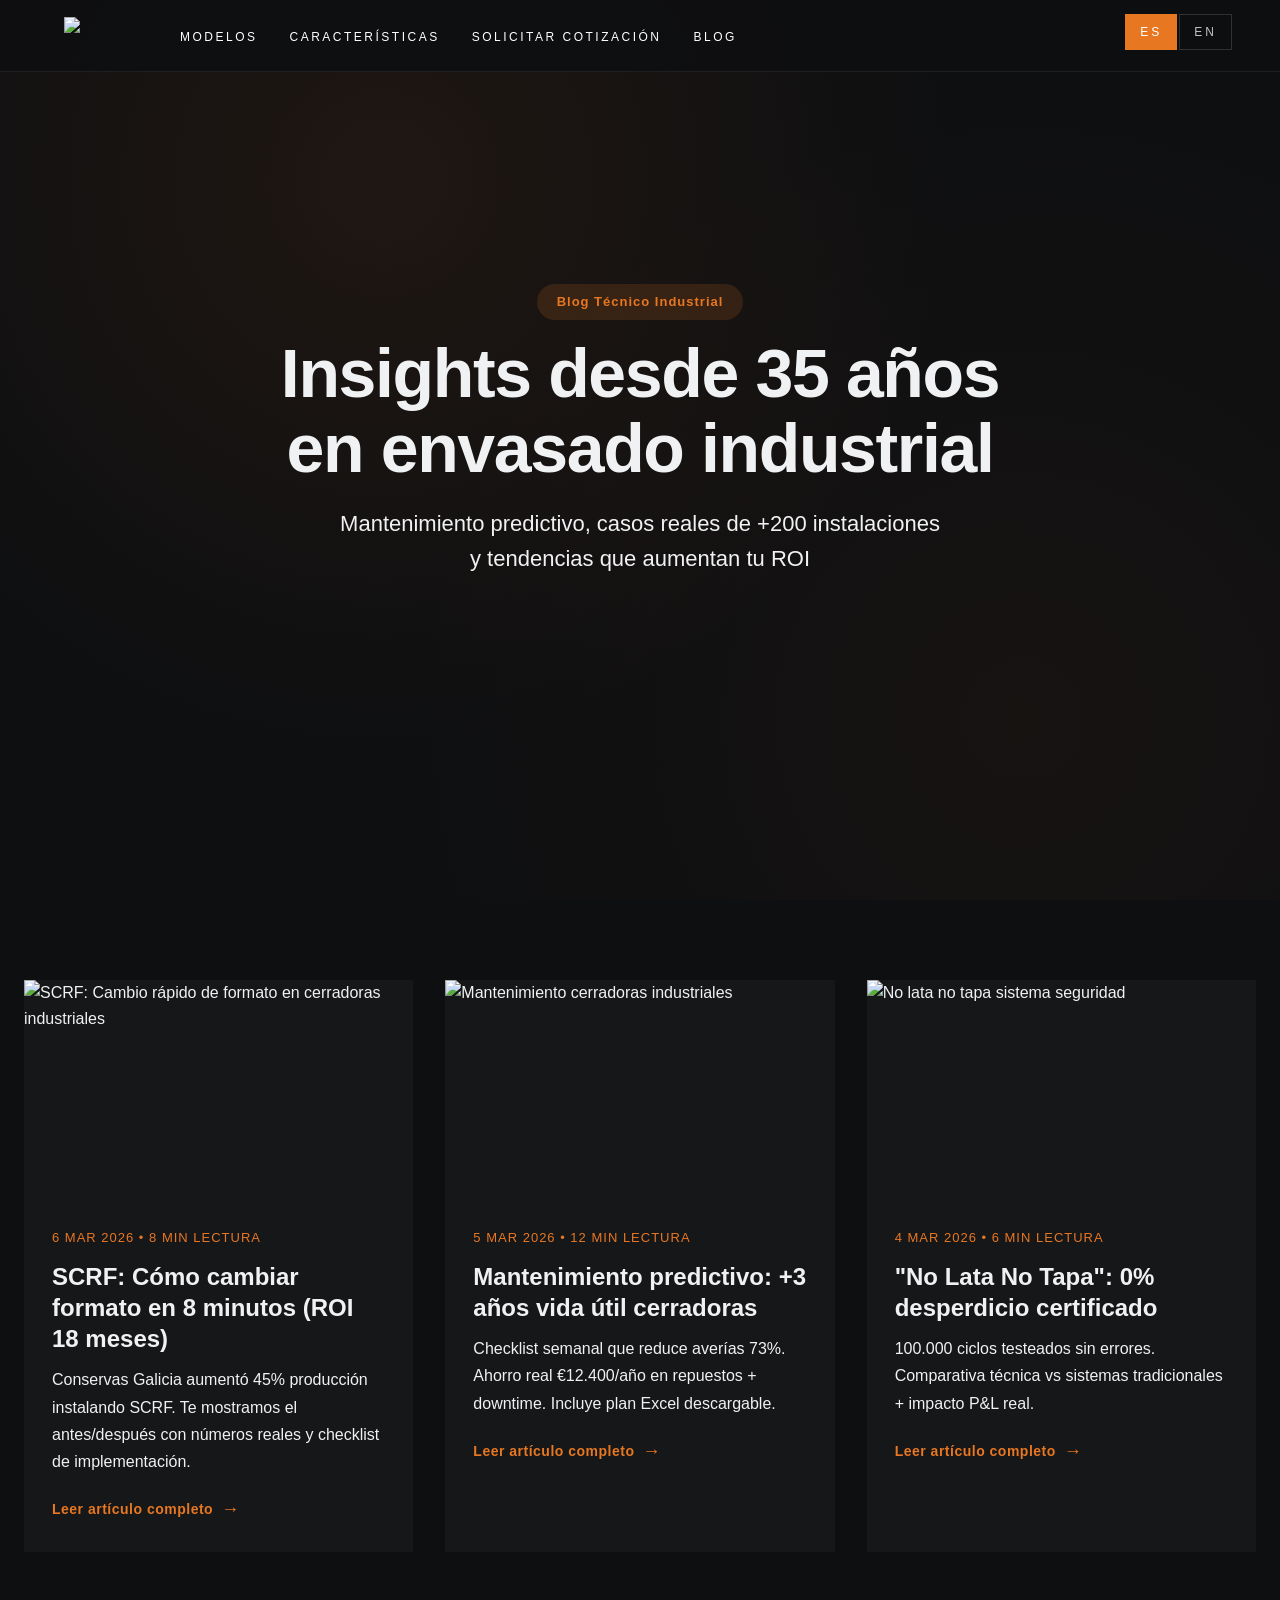
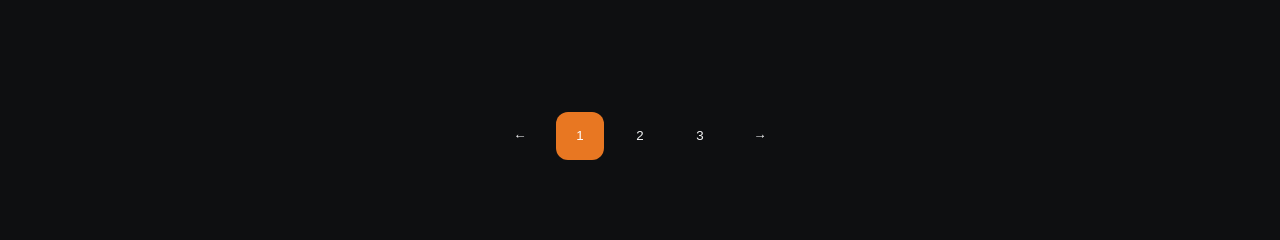
==== commit 4287e385: "update-blog" ====
--- a/blog.html
+++ b/blog.html
@@ -49,7 +49,7 @@
            alt="SCRF: Cambio rápido de formato en cerradoras industriales" class="article-image" loading="lazy">
       <div class="article-meta">
         <div class="article-date">6 MAR 2026 • 8 min lectura</div>
-        <h2 class="article-title">SCRF: Cómo cambiar formato en 8 minutos (ROI 18 meses)</h2>
+        <h2 class="article-title-blog">SCRF: Cómo cambiar formato en 8 minutos (ROI 18 meses)</h2>
         <p class="article-excerpt">Conservas Galicia aumentó 45% producción instalando SCRF. Te mostramos el antes/después con números reales y checklist de implementación.</p>
         <a href="scrf.html" class="article-readmore">Leer artículo completo</a>
       </div>
@@ -61,7 +61,7 @@
            alt="Mantenimiento cerradoras industriales" class="article-image" loading="lazy">
       <div class="article-meta">
         <div class="article-date">5 MAR 2026 • 12 min lectura</div>
-        <h2 class="article-title">Mantenimiento predictivo: +3 años vida útil cerradoras</h2>
+        <h2 class="article-title-blog">Mantenimiento predictivo: +3 años vida útil cerradoras</h2>
         <p class="article-excerpt">Checklist semanal que reduce averías 73%. Ahorro real €12.400/año en repuestos + downtime. Incluye plan Excel descargable.</p>
         <a href="blog/mantenimiento.html" class="article-readmore">Leer artículo completo</a>
       </div>
@@ -73,7 +73,7 @@
            alt="No lata no tapa sistema seguridad" class="article-image" loading="lazy">
       <div class="article-meta">
         <div class="article-date">4 MAR 2026 • 6 min lectura</div>
-        <h2 class="article-title">"No Lata No Tapa": 0% desperdicio certificado</h2>
+        <h2 class="article-title-blog">"No Lata No Tapa": 0% desperdicio certificado</h2>
         <p class="article-excerpt">100.000 ciclos testeados sin errores. Comparativa técnica vs sistemas tradicionales + impacto P&L real.</p>
         <a href="blog/nlnt.html" class="article-readmore">Leer artículo completo</a>
       </div>
--- a/styles.css
+++ b/styles.css
@@ -388,7 +388,7 @@
     display: flex; align-items: center; 
     position: relative; overflow: hidden;
   }
-  .hero::before { 
+  .hero-blog::before { 
     content: ''; position: absolute; top: 0; left: 0; right: 0; bottom: 0;
     background: radial-gradient(circle at 30% 20%, rgba(232,119,34,0.08) 0%, transparent 50%),
                 radial-gradient(circle at 80% 80%, rgba(232,119,34,0.04) 0%, transparent 50%);
@@ -439,7 +439,7 @@
     color: var(--o); font-size: 13px; font-weight: 500; 
     letter-spacing: 1px; text-transform: uppercase; margin-bottom: 12px;
   }
-  .article-title { 
+  .article-title-blog { 
     font-family: var(--font-title); font-size: 24px; line-height: 1.3; 
     font-weight: 700; margin-bottom: 12px; color: var(--text1);
   }
@@ -474,7 +474,7 @@
   /* RESPONSIVE */
   @media (max-width: 768px) {
     .articles-grid { grid-template-columns: 1fr; gap: 24px; padding: 60px 20px; }
-    .hero-title { font-size: clamp(36px, 8vw, 52px); }
+    .hero-title-blog { font-size: clamp(36px, 8vw, 52px); }
     .nav-links { gap: 20px; }
   }
 
@@ -587,7 +587,7 @@
   .cookie-reject{background:transparent;color:var(--mu);font-family:var(--fh);font-size:11px;letter-spacing:2.5px;text-transform:uppercase;padding:10px 22px;border:1px solid var(--bd);cursor:pointer;transition:border-color .2s,color .2s;min-height:40px}
   .cookie-reject:hover{border-color:var(--o);color:var(--o)}
 
-  
+
   /* RESPONSIVE */
   @media(max-width:960px){
     .nav-links,.nav-cta{display:none}
